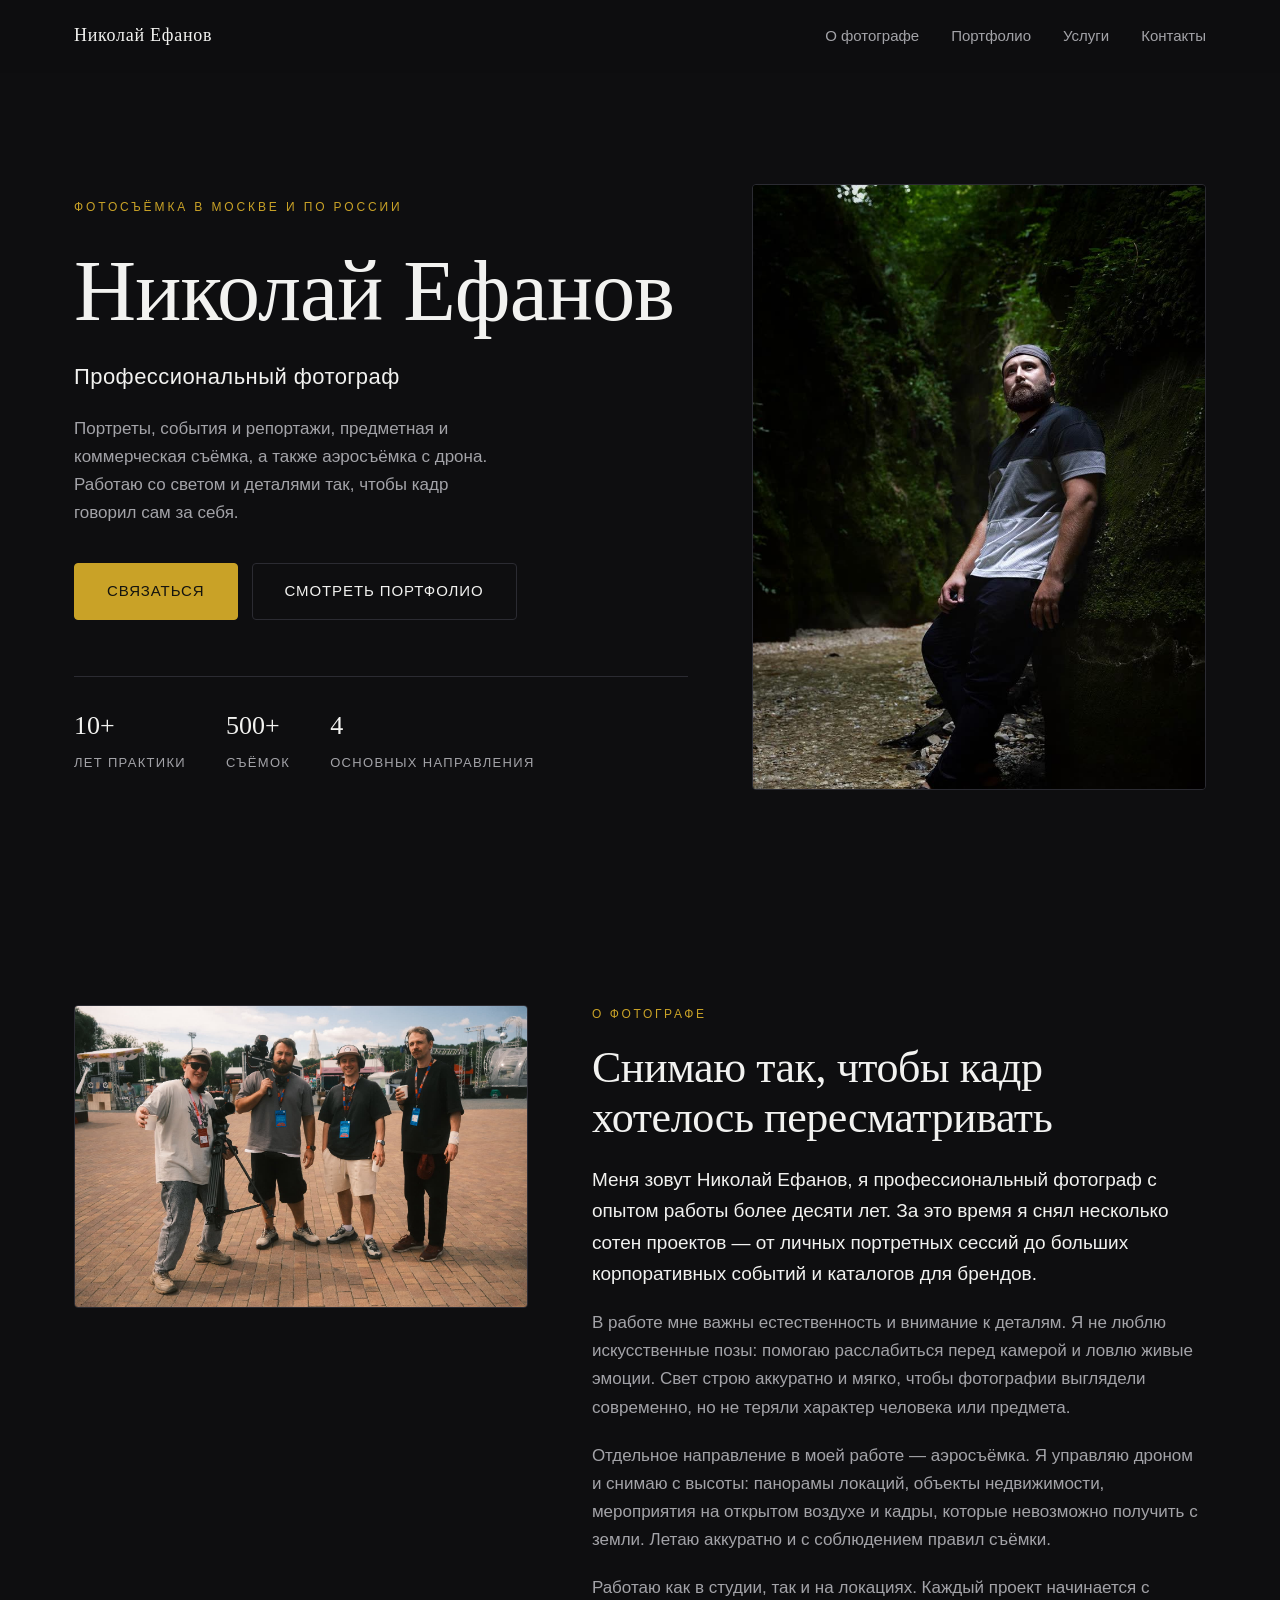
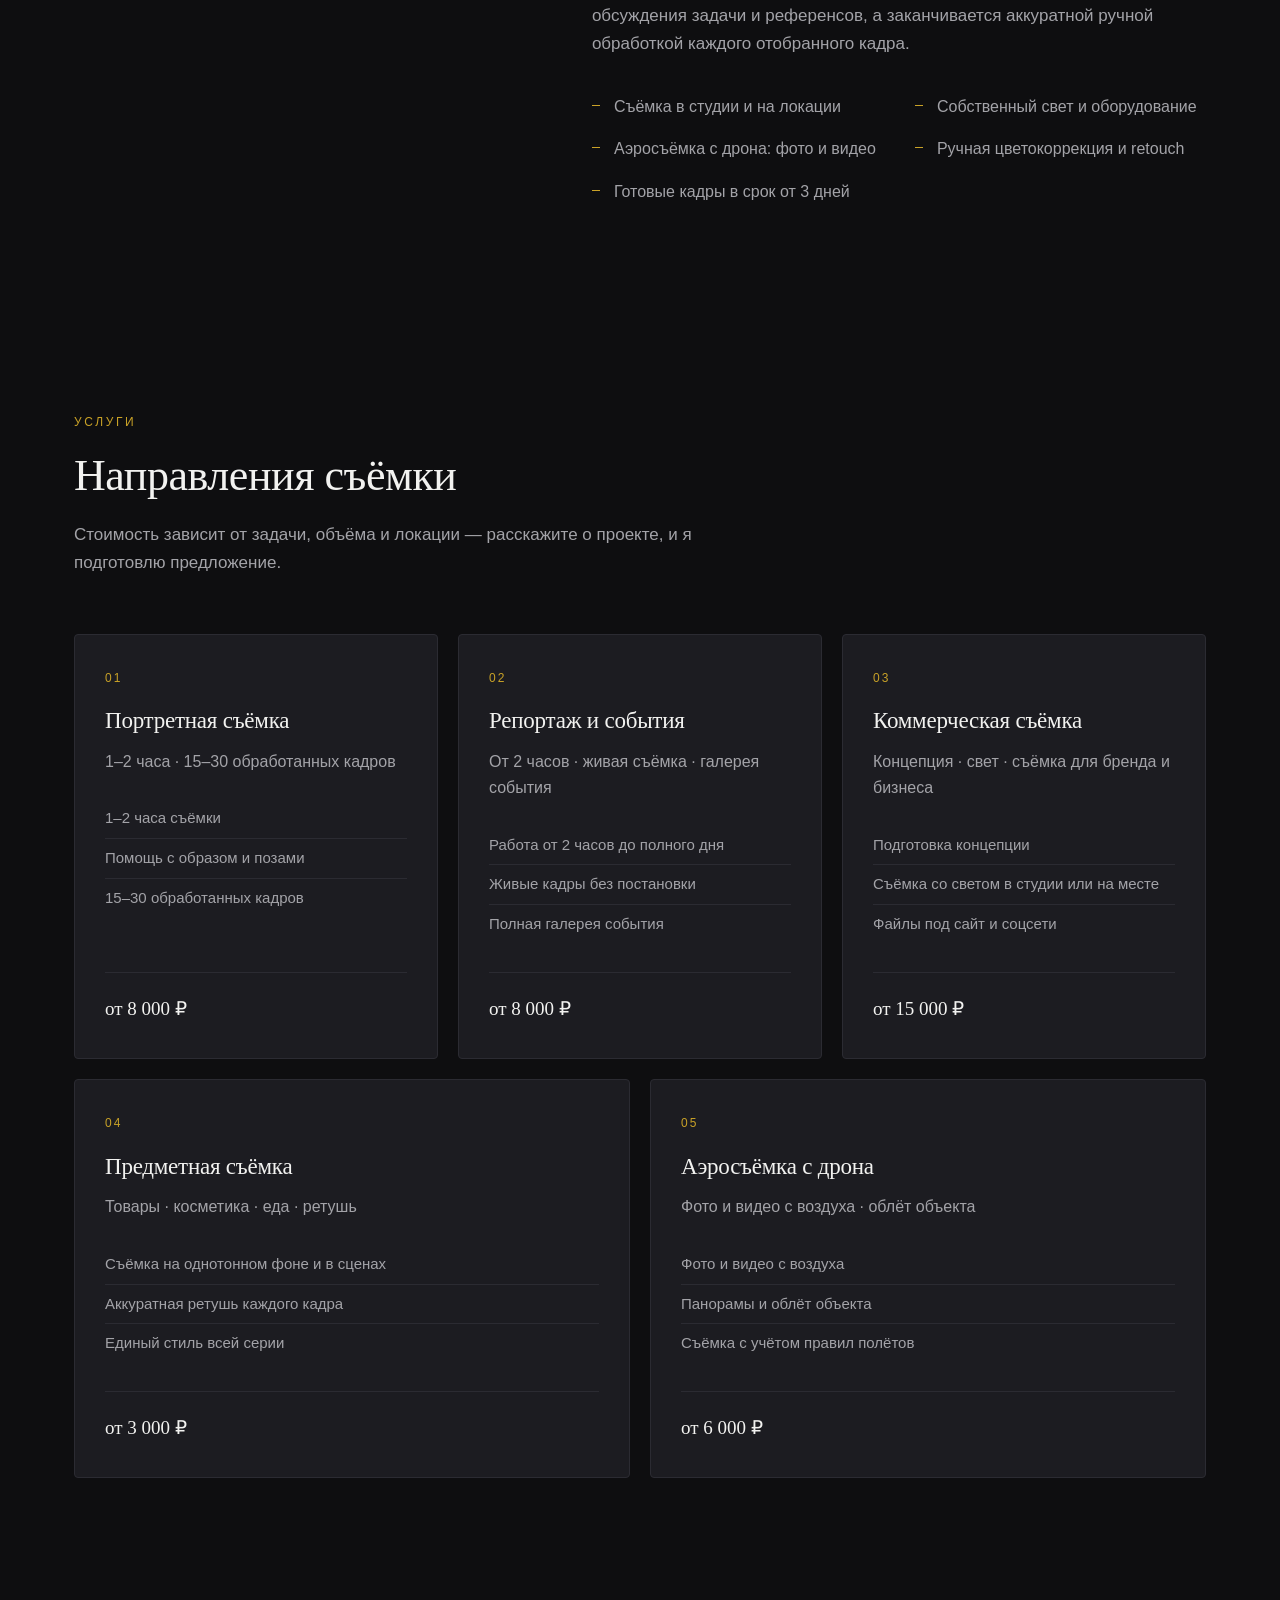
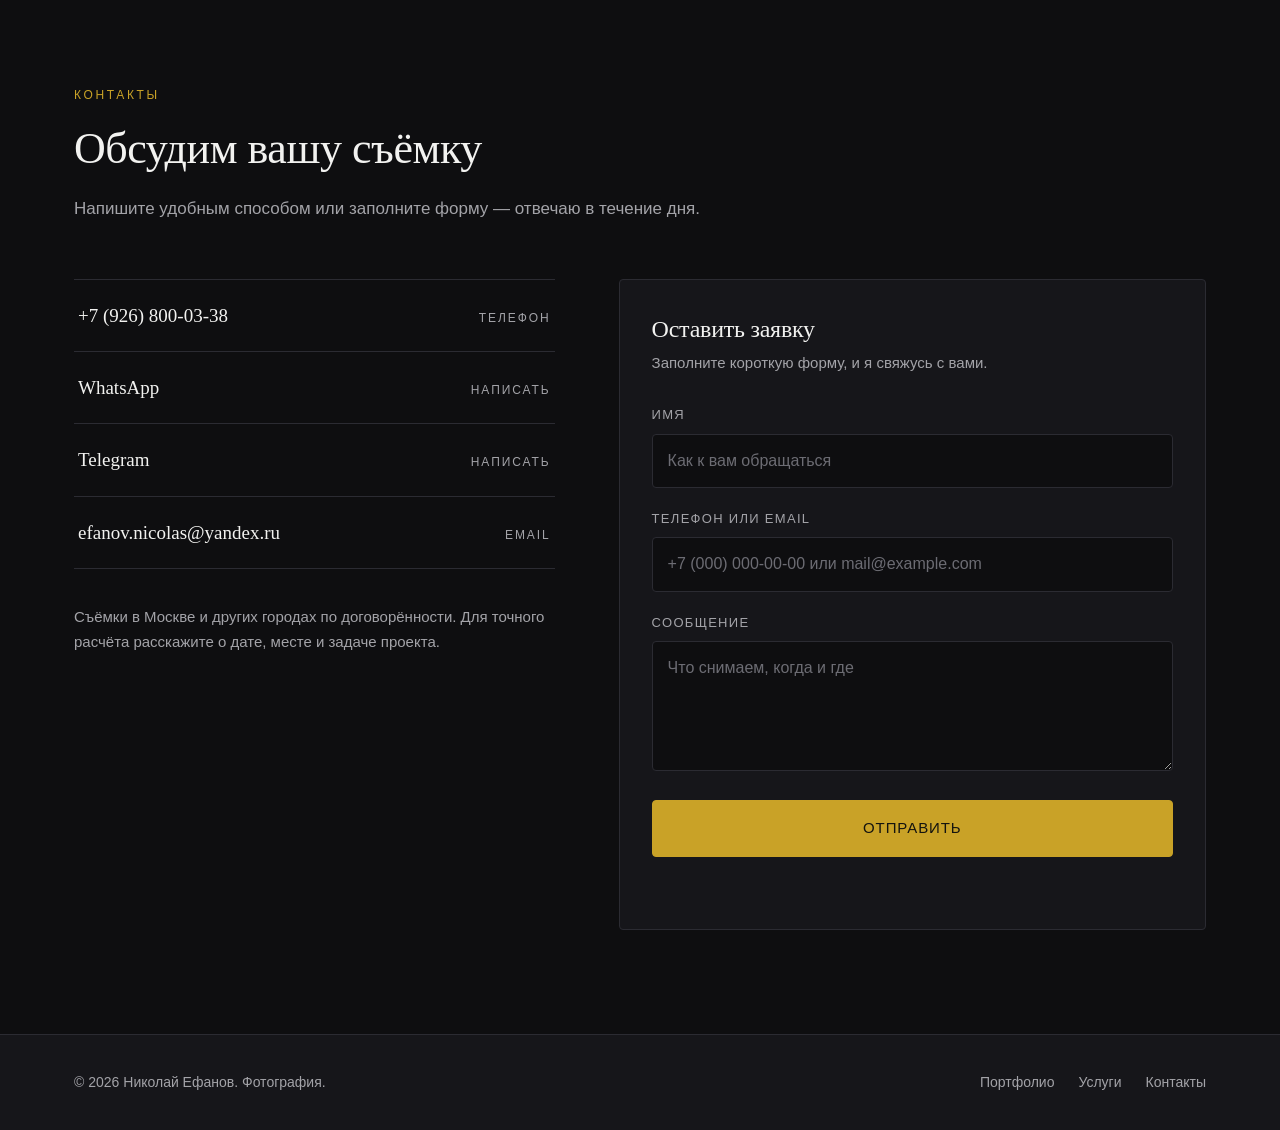
==== index.html @ 9626e1ee "Center mobile portfolio tiles and place the hero portrait after the name. Co-authored-by: Cursor <cu" ====
<!DOCTYPE html>
<html lang="ru">
<head>
<meta charset="UTF-8">
<meta name="viewport" content="width=device-width, initial-scale=1">
<title>Николай Ефанов — фотограф в Москве: портрет, репортаж, аэросъёмка</title>
<meta name="description" content="Фотограф Николай Ефанов: портретная и репортажная съёмка, коммерческая и предметная фотография, аэросъёмка с дрона в Москве и по России. Цена по запросу.">
<meta name="keywords" content="фотограф Москва, портретная съёмка, фотограф на мероприятие, репортажная съёмка, предметная съёмка, коммерческая фотосъёмка, аэросъёмка с дрона">
<meta name="author" content="Николай Ефанов">
<link rel="canonical" href="https://ikravts15.github.io/yasenevo-photo/">

<!-- Open Graph: превью при отправке ссылки в соцсети и мессенджеры -->
<meta property="og:type" content="website">
<meta property="og:site_name" content="Николай Ефанов — фотограф">
<meta property="og:locale" content="ru_RU">
<meta property="og:url" content="https://ikravts15.github.io/yasenevo-photo/">
<meta property="og:title" content="Николай Ефанов — фотограф в Москве: портрет, репортаж, аэросъёмка">
<meta property="og:description" content="Портретная и репортажная съёмка, коммерческая и предметная фотография, аэросъёмка с дрона. Более 10 лет опыта, съёмки в Москве и по России.">
<meta property="og:image" content="https://ikravts15.github.io/yasenevo-photo/images/og-preview.jpg">
<meta property="og:image:width" content="1200">
<meta property="og:image:height" content="630">
<meta property="og:image:alt" content="Работы фотографа Николая Ефанова: портрет, репортаж и аэросъёмка">

<meta name="twitter:card" content="summary_large_image">
<meta name="twitter:title" content="Николай Ефанов — фотограф в Москве: портрет, репортаж, аэросъёмка">
<meta name="twitter:description" content="Портретная и репортажная съёмка, коммерческая и предметная фотография, аэросъёмка с дрона. Более 10 лет опыта, съёмки в Москве и по России.">
<meta name="twitter:image" content="https://ikravts15.github.io/yasenevo-photo/images/og-preview.jpg">

<link rel="icon" href="data:image/svg+xml,<svg xmlns=%22http://www.w3.org/2000/svg%22 viewBox=%220 0 100 100%22><text y=%22.9em%22 font-size=%2290%22>📷</text></svg>">
<link rel="stylesheet" href="style.css?v=mobile-layout">
</head>
<body>

<header class="nav" id="nav">
  <div class="wrap nav__inner">
    <a class="nav__brand" href="#hero">Николай&nbsp;Ефанов</a>
    <nav class="nav__links" id="navLinks" aria-label="Основная навигация">
      <a href="#about">О фотографе</a>
      <a href="portfolio.html">Портфолио</a>
      <a href="#services">Услуги</a>
      <a href="#contacts">Контакты</a>
    </nav>
    <button class="nav__toggle" id="navToggle" aria-expanded="false" aria-controls="navLinks">Меню</button>
  </div>
</header>

<main>

  <!-- 1. Hero -->
  <section class="hero" id="hero">
    <div class="section-bg" aria-hidden="true">
      <video class="section-bg__media video-desktop" src="videos/aerial-3.mp4" muted loop playsinline preload="none"></video>
      <video class="section-bg__media video-mobile" src="videos/aerial-1.mp4" muted loop playsinline preload="none"></video>
      <div class="section-bg__overlay"></div>
    </div>
    <div class="wrap hero__inner">
      <div>
        <p class="hero__eyebrow">Фотосъёмка в Москве и по России</p>
        <h1>Николай Ефанов</h1>
        <p class="hero__sub">Профессиональный фотограф</p>
        <p class="hero__text">
          Портреты, события и репортажи, предметная и коммерческая съёмка,
          а также аэросъёмка с дрона. Работаю со светом и деталями так,
          чтобы кадр говорил сам за себя.
        </p>
        <div class="hero__actions">
          <a class="btn" href="#contacts">Связаться</a>
          <a class="btn btn--ghost" href="portfolio.html">Смотреть портфолио</a>
        </div>
        <div class="hero__meta">
          <div><strong>10+</strong><span>лет практики</span></div>
          <div><strong>500+</strong><span>съёмок</span></div>
          <div><strong>4</strong><span>основных направления</span></div>
        </div>
      </div>
      <div class="hero__frame">
        <img src="images/photographer-portrait.jpg" alt="Фотограф Николай Ефанов" width="800" height="1422">
      </div>
    </div>
  </section>

  <!-- 2. О фотографе -->
  <section class="about" id="about">
    <div class="section-bg" aria-hidden="true">
      <video class="section-bg__media" src="videos/event-3.mp4" autoplay muted loop playsinline preload="metadata"></video>
      <div class="section-bg__overlay"></div>
    </div>
    <div class="wrap">
      <div class="about__grid">
        <div class="about__photo reveal">
          <img src="images/event-team.jpg" alt="Съёмочная команда с камерой и штативом на открытой площадке фестиваля" loading="lazy" width="1600" height="1067">
        </div>
        <div class="about__text reveal">
          <span class="section-label">О фотографе</span>
          <h2 class="section-title">Снимаю так, чтобы кадр хотелось пересматривать</h2>
          <p>
            Меня зовут Николай Ефанов, я профессиональный фотограф с опытом работы
            более десяти лет. За это время я снял несколько сотен проектов —
            от личных портретных сессий до больших корпоративных событий
            и каталогов для брендов.
          </p>
          <p>
            В работе мне важны естественность и внимание к деталям. Я не люблю
            искусственные позы: помогаю расслабиться перед камерой и ловлю живые
            эмоции. Свет строю аккуратно и мягко, чтобы фотографии выглядели
            современно, но не теряли характер человека или предмета.
          </p>
          <p>
            Отдельное направление в моей работе — аэросъёмка. Я управляю дроном
            и снимаю с высоты: панорамы локаций, объекты недвижимости,
            мероприятия на открытом воздухе и кадры, которые невозможно
            получить с земли. Летаю аккуратно и с соблюдением правил съёмки.
          </p>
          <p>
            Работаю как в студии, так и на локациях. Каждый проект начинается
            с обсуждения задачи и референсов, а заканчивается аккуратной ручной
            обработкой каждого отобранного кадра.
          </p>
          <ul class="about__list">
            <li>Съёмка в студии и на локации</li>
            <li>Собственный свет и оборудование</li>
            <li>Аэросъёмка с дрона: фото и видео</li>
            <li>Ручная цветокоррекция и retouch</li>
            <li>Готовые кадры в срок от 3 дней</li>
          </ul>
        </div>
      </div>
    </div>
  </section>

  <!-- 3. Услуги -->
  <section class="services" id="services">
    <div class="section-bg" aria-hidden="true">
      <video class="section-bg__media video-desktop" src="videos/aerial-5.mp4" muted loop playsinline preload="none"></video>
      <video class="section-bg__media video-mobile" src="videos/aerial-2.mp4" muted loop playsinline preload="none"></video>
      <div class="section-bg__overlay"></div>
    </div>
    <div class="wrap">
      <div class="section-head reveal">
        <span class="section-label">Услуги</span>
        <h2 class="section-title">Направления съёмки</h2>
        <p>Стоимость зависит от задачи, объёма и локации — расскажите о проекте, и я подготовлю предложение.</p>
      </div>

      <div class="services__grid">
        <article class="service reveal">
          <span class="service__num">01</span>
          <h3>Портретная съёмка</h3>
          <p>1–2 часа · 15–30 обработанных кадров</p>
          <ul>
            <li>1–2 часа съёмки</li>
            <li>Помощь с образом и позами</li>
            <li>15–30 обработанных кадров</li>
          </ul>
          <div class="service__price">от 8 000 ₽</div>
        </article>

        <article class="service reveal">
          <span class="service__num">02</span>
          <h3>Репортаж и события</h3>
          <p>От 2 часов · живая съёмка · галерея события</p>
          <ul>
            <li>Работа от 2 часов до полного дня</li>
            <li>Живые кадры без постановки</li>
            <li>Полная галерея события</li>
          </ul>
          <div class="service__price">от 8 000 ₽</div>
        </article>

        <article class="service reveal">
          <span class="service__num">03</span>
          <h3>Коммерческая съёмка</h3>
          <p>Концепция · свет · съёмка для бренда и бизнеса</p>
          <ul>
            <li>Подготовка концепции</li>
            <li>Съёмка со светом в студии или на месте</li>
            <li>Файлы под сайт и соцсети</li>
          </ul>
          <div class="service__price">от 15 000 ₽</div>
        </article>

        <article class="service reveal">
          <span class="service__num">04</span>
          <h3>Предметная съёмка</h3>
          <p>Товары · косметика · еда · ретушь</p>
          <ul>
            <li>Съёмка на однотонном фоне и в сценах</li>
            <li>Аккуратная ретушь каждого кадра</li>
            <li>Единый стиль всей серии</li>
          </ul>
          <div class="service__price">от 3 000 ₽</div>
        </article>

        <article class="service reveal">
          <span class="service__num">05</span>
          <h3>Аэросъёмка с дрона</h3>
          <p>Фото и видео с воздуха · облёт объекта</p>
          <ul>
            <li>Фото и видео с воздуха</li>
            <li>Панорамы и облёт объекта</li>
            <li>Съёмка с учётом правил полётов</li>
          </ul>
          <div class="service__price">от 6 000 ₽</div>
        </article>
      </div>
    </div>
  </section>

  <!-- 5. Контакты -->
  <section class="contacts" id="contacts">
    <div class="section-bg" aria-hidden="true">
      <video class="section-bg__media" src="videos/aerial-4.mp4" autoplay muted loop playsinline preload="metadata"></video>
      <div class="section-bg__overlay"></div>
    </div>
    <div class="wrap">
      <div class="section-head reveal">
        <span class="section-label">Контакты</span>
        <h2 class="section-title">Обсудим вашу съёмку</h2>
        <p>Напишите удобным способом или заполните форму — отвечаю в течение дня.</p>
      </div>

      <div class="contacts__grid">
        <div class="reveal">
          <ul class="contact-list">
            <li>
              <a href="tel:+79268000338">
                <strong>+7 (926) 800-03-38</strong>
                <span>Телефон</span>
              </a>
            </li>
            <li>
              <a href="https://wa.me/79268000338" target="_blank" rel="noopener">
                <strong>WhatsApp</strong>
                <span>Написать</span>
              </a>
            </li>
            <li>
              <a href="https://t.me/kamushek93" target="_blank" rel="noopener">
                <strong>Telegram</strong>
                <span>Написать</span>
              </a>
            </li>
            <li>
              <a href="mailto:efanov.nicolas@yandex.ru">
                <strong>efanov.nicolas@yandex.ru</strong>
                <span>Email</span>
              </a>
            </li>
          </ul>
          <p class="contacts__note">
            Съёмки в Москве и других городах по договорённости.
            Для точного расчёта расскажите о дате, месте и задаче проекта.
          </p>
        </div>

        <form class="form reveal" id="contactForm" action="https://formspree.io/f/xnpnqjke" method="POST" novalidate>
          <h3>Оставить заявку</h3>
          <p class="form__hint">Заполните короткую форму, и я свяжусь с вами.</p>

          <div class="field">
            <label for="name">Имя</label>
            <input id="name" name="name" type="text" placeholder="Как к вам обращаться" autocomplete="name" required>
          </div>

          <div class="field">
            <label for="contact">Телефон или email</label>
            <input id="contact" name="contact" type="text" placeholder="+7 (000) 000-00-00 или mail@example.com" autocomplete="tel" required>
          </div>

          <div class="field">
            <label for="message">Сообщение</label>
            <textarea id="message" name="message" placeholder="Что снимаем, когда и где"></textarea>
          </div>

          <button class="btn" type="submit">Отправить</button>
          <p class="form__status" id="formStatus" role="status" aria-live="polite"></p>
        </form>
      </div>
    </div>
  </section>

</main>

<footer class="footer">
  <div class="wrap footer__inner">
    <span>© <span id="year">2026</span> Николай Ефанов. Фотография.</span>
    <div class="footer__links">
      <a href="portfolio.html">Портфолио</a>
      <a href="#services">Услуги</a>
      <a href="#contacts">Контакты</a>
    </div>
  </div>
</footer>

<script src="script.js?v=form-thanks"></script>

</body>
</html>
---- style.css ----
:root {
  --bg: #0e0e10;
  --bg-soft: #16161a;
  --bg-card: #1c1c21;
  --line: #2b2b32;
  --text: #f2f2f0;
  --muted: #a3a3a8;
  --accent: #c9a227;
  --accent-soft: rgba(201, 162, 39, .12);
  --radius: 4px;
  --maxw: 1180px;
  --ease: cubic-bezier(.4, 0, .2, 1);
}

* { box-sizing: border-box; }

html {
  scroll-behavior: smooth;
  scroll-padding-top: 72px;
}

body {
  margin: 0;
  background: var(--bg);
  color: var(--text);
  font-family: "Helvetica Neue", Helvetica, Arial, "Segoe UI", system-ui, sans-serif;
  font-size: 17px;
  line-height: 1.65;
  -webkit-font-smoothing: antialiased;
}

img { max-width: 100%; display: block; }

a { color: inherit; text-decoration: none; }

h1, h2, h3 {
  font-family: Georgia, "Times New Roman", "Iowan Old Style", serif;
  font-weight: 400;
  line-height: 1.15;
  margin: 0;
  letter-spacing: -.01em;
}

::selection { background: var(--accent); color: #16161a; }

:focus-visible {
  outline: 2px solid var(--accent);
  outline-offset: 3px;
}

.wrap {
  width: 100%;
  max-width: var(--maxw);
  margin: 0 auto;
  padding: 0 24px;
}

section { padding: 104px 0; }

.section-label {
  display: block;
  font-size: 12px;
  letter-spacing: .22em;
  text-transform: uppercase;
  color: var(--accent);
  margin-bottom: 18px;
}

.section-title {
  font-size: clamp(28px, 4.4vw, 44px);
  margin-bottom: 20px;
}

.section-head { max-width: 640px; margin-bottom: 56px; }

.section-head p {
  color: var(--muted);
  margin: 0;
}

/* ---------- Шапка / навигация ---------- */
.nav {
  position: sticky;
  top: 0;
  z-index: 50;
  background: rgba(14, 14, 16, .72);
  backdrop-filter: blur(14px);
  -webkit-backdrop-filter: blur(14px);
  border-bottom: 1px solid transparent;
  transition: border-color .3s var(--ease), background .3s var(--ease);
}

.nav.is-scrolled {
  border-bottom-color: var(--line);
  background: rgba(14, 14, 16, .92);
}

.nav__inner {
  display: flex;
  align-items: center;
  justify-content: space-between;
  gap: 24px;
  height: 72px;
}

.nav__brand {
  font-family: Georgia, serif;
  font-size: 18px;
  letter-spacing: .04em;
}

.nav__links {
  display: flex;
  gap: 32px;
  font-size: 15px;
}

.nav__links a {
  color: var(--muted);
  position: relative;
  transition: color .2s var(--ease);
}

.nav__links a::after {
  content: "";
  position: absolute;
  left: 0;
  bottom: -5px;
  width: 100%;
  height: 1px;
  background: var(--accent);
  transform: scaleX(0);
  transform-origin: left;
  transition: transform .28s var(--ease);
}

.nav__links a:hover,
.nav__links a.is-active { color: var(--text); }
.nav__links a.is-active::after,
.nav__links a:hover::after { transform: scaleX(1); }

.nav__toggle {
  display: none;
  background: none;
  border: 1px solid var(--line);
  border-radius: var(--radius);
  color: var(--text);
  padding: 8px 14px;
  font: inherit;
  font-size: 14px;
  cursor: pointer;
}

/* ---------- Hero ---------- */
.hero {
  min-height: calc(100svh - 72px);
  display: flex;
  align-items: center;
  padding: 80px 0;
  position: relative;
  overflow: hidden;
}

.hero::before {
  content: "";
  position: absolute;
  inset: 0;
  background:
    radial-gradient(60% 70% at 78% 20%, rgba(201, 162, 39, .10), transparent 70%),
    radial-gradient(50% 60% at 10% 90%, rgba(255, 255, 255, .05), transparent 70%);
  pointer-events: none;
}

.hero__inner {
  position: relative;
  display: grid;
  grid-template-columns: 1.15fr .85fr;
  gap: 64px;
  align-items: center;
  width: 100%;
}

.hero__eyebrow {
  font-size: 12px;
  letter-spacing: .24em;
  text-transform: uppercase;
  color: var(--accent);
  margin: 0 0 24px;
}

.hero h1 {
  font-size: clamp(42px, 8vw, 86px);
  margin-bottom: 18px;
}

.hero__sub {
  font-size: clamp(18px, 2.2vw, 22px);
  color: var(--text);
  margin: 0 0 20px;
  letter-spacing: .02em;
}

.hero__text {
  color: var(--muted);
  max-width: 46ch;
  margin: 0 0 36px;
}

.hero__actions {
  display: flex;
  flex-wrap: wrap;
  gap: 14px;
  align-items: center;
}

.hero__meta {
  display: flex;
  flex-wrap: wrap;
  gap: 12px 40px;
  margin-top: 56px;
  padding-top: 28px;
  border-top: 1px solid var(--line);
}

.hero__meta div strong {
  display: block;
  font-family: Georgia, serif;
  font-size: 26px;
  font-weight: 400;
}

.hero__meta div span {
  font-size: 13px;
  letter-spacing: .1em;
  text-transform: uppercase;
  color: var(--muted);
}

.hero__frame {
  aspect-ratio: 3 / 4;
  border: 1px solid var(--line);
  border-radius: var(--radius);
  background:
    linear-gradient(135deg, #26262c 0%, #1a1a1e 55%, #232329 100%);
  display: flex;
  align-items: center;
  justify-content: center;
  text-align: center;
  color: var(--muted);
  font-size: 13px;
  letter-spacing: .14em;
  text-transform: uppercase;
  padding: 24px;
}

.hero__frame:has(img) {
  overflow: hidden;
  padding: 0;
}

.hero__frame img {
  width: 100%;
  height: 100%;
  object-fit: cover;
  display: block;
}

/* ---------- Кнопки ---------- */
.btn {
  display: inline-flex;
  align-items: center;
  justify-content: center;
  gap: 10px;
  padding: 15px 32px;
  border-radius: var(--radius);
  border: 1px solid var(--accent);
  background: var(--accent);
  color: #14140f;
  font: inherit;
  font-size: 15px;
  letter-spacing: .06em;
  text-transform: uppercase;
  cursor: pointer;
  transition: background .22s var(--ease), color .22s var(--ease), transform .22s var(--ease);
}

.btn:hover {
  background: #dcb333;
  transform: translateY(-2px);
}

.btn--ghost {
  background: transparent;
  color: var(--text);
  border-color: var(--line);
}

.btn--ghost:hover {
  background: rgba(255, 255, 255, .05);
  border-color: var(--muted);
}

/* ---------- О фотографе ---------- */
.about { background: var(--bg-soft); }

.about__grid {
  display: grid;
  grid-template-columns: .85fr 1.15fr;
  gap: 64px;
  align-items: start;
}

.about__photo {
  aspect-ratio: 3 / 2;
  border: 1px solid var(--line);
  border-radius: var(--radius);
  background: linear-gradient(160deg, #26262c, #1a1a1e);
  display: flex;
  align-items: center;
  justify-content: center;
  color: var(--muted);
  font-size: 12px;
  letter-spacing: .14em;
  text-transform: uppercase;
  overflow: hidden;
}

.about__photo img {
  width: 100%;
  height: 100%;
  object-fit: cover;
  display: block;
}

.about__text p {
  color: var(--muted);
  margin: 0 0 20px;
}

.about__text p:first-of-type {
  color: var(--text);
  font-size: 19px;
}

.about__list {
  list-style: none;
  padding: 0;
  margin: 36px 0 0;
  display: grid;
  grid-template-columns: repeat(2, minmax(0, 1fr));
  gap: 16px 32px;
}

.about__list li {
  padding-left: 22px;
  position: relative;
  color: var(--muted);
  font-size: 16px;
}

.about__list li::before {
  content: "";
  position: absolute;
  left: 0;
  top: 11px;
  width: 8px;
  height: 1px;
  background: var(--accent);
}

/* ---------- Портфолио ---------- */
.filters {
  display: flex;
  flex-wrap: wrap;
  gap: 10px;
  margin-bottom: 36px;
}

.filter {
  background: transparent;
  border: 1px solid var(--line);
  border-radius: 999px;
  color: var(--muted);
  font: inherit;
  font-size: 14px;
  letter-spacing: .04em;
  padding: 10px 22px;
  cursor: pointer;
  transition: color .2s var(--ease), border-color .2s var(--ease), background .2s var(--ease);
}

.filter:hover { color: var(--text); border-color: var(--muted); }

.filter.is-active {
  color: var(--accent);
  border-color: var(--accent);
  background: var(--accent-soft);
}

.subfilters {
  display: flex;
  flex-wrap: wrap;
  gap: 8px;
  margin: -20px 0 36px;
  padding-left: 14px;
}

.subfilters[hidden] { display: none; }

.subfilter {
  background: transparent;
  border: 1px solid var(--line);
  border-radius: 999px;
  color: var(--muted);
  font: inherit;
  font-size: 13px;
  letter-spacing: .04em;
  padding: 7px 16px;
  cursor: pointer;
  transition: color .2s var(--ease), border-color .2s var(--ease), background .2s var(--ease);
}

.subfilter:hover { color: var(--text); border-color: var(--muted); }

.subfilter.is-active {
  color: var(--accent);
  border-color: var(--accent);
  background: var(--accent-soft);
}

/* ---------- Проводник портфолио ---------- */
.portfolio--page {
  min-height: calc(100svh - 72px);
  padding-top: 72px;
}

.crumbs {
  display: flex;
  flex-wrap: wrap;
  align-items: center;
  gap: 14px 20px;
  margin: -20px 0 36px;
}

.crumbs__back {
  background: transparent;
  border: 1px solid var(--line);
  border-radius: 999px;
  color: var(--muted);
  font: inherit;
  font-size: 13px;
  letter-spacing: .04em;
  padding: 7px 16px;
  cursor: pointer;
  transition: color .2s var(--ease), border-color .2s var(--ease);
}

.crumbs__back:hover {
  color: var(--text);
  border-color: var(--muted);
}

.crumbs__back[hidden] { display: none; }

.crumbs__path {
  display: flex;
  flex-wrap: wrap;
  align-items: center;
  gap: 6px;
  color: var(--muted);
  font-size: 14px;
}

.crumbs__path button {
  background: none;
  border: 0;
  padding: 0;
  color: inherit;
  font: inherit;
  cursor: pointer;
}

.crumbs__path button:hover { color: var(--accent); }

.crumbs__path [aria-current="page"] {
  color: var(--text);
  cursor: default;
}

.folders {
  display: grid;
  grid-template-columns: repeat(auto-fill, minmax(280px, 1fr));
  gap: 20px;
}

.folders[hidden] { display: none; }

.folder {
  position: relative;
  aspect-ratio: 4 / 3;
  max-width: 320px;
  max-height: 220px;
  border: 1px solid var(--line);
  border-radius: var(--radius);
  overflow: hidden;
  background: linear-gradient(140deg, #262630, #191920);
  color: inherit;
  font: inherit;
  text-align: left;
  padding: 20px;
  display: flex;
  align-items: flex-end;
  cursor: pointer;
  transition: border-color .25s var(--ease), transform .25s var(--ease);
}

.folder:hover {
  border-color: var(--accent);
  transform: translateY(-3px);
}

.folder[hidden] { display: none; }

.folder[data-stub] { cursor: default; }

.folder[data-stub]:hover {
  border-color: var(--line);
  transform: none;
}

.folders:has(.folder[data-go="conference"]:not([hidden])) .folder {
  aspect-ratio: 16 / 10;
}

.folder__media {
  position: absolute;
  inset: 0;
  z-index: 0;
  width: 100%;
  height: 100%;
  max-height: 220px;
  object-fit: cover;
  display: block;
}

.folder::after {
  content: "";
  position: absolute;
  inset: 0;
  background: linear-gradient(to top, rgba(14, 14, 16, .85) 0%, transparent 60%);
}

.folder__caption {
  position: relative;
  z-index: 1;
}

.folder__caption strong {
  display: block;
  font-family: Georgia, serif;
  font-weight: 400;
  font-size: 22px;
}

.folder__caption span {
  font-size: 12px;
  letter-spacing: .14em;
  text-transform: uppercase;
  color: var(--muted);
}

.gallery {
  display: grid;
  grid-template-columns: repeat(auto-fill, minmax(280px, 1fr));
  gap: 20px;
}

.gallery[hidden] { display: none; }

.folders:not([hidden]) + .gallery:not([hidden]) { margin-top: 20px; }

#explorer:has(.folder[data-go="moskino"]:not([hidden])) {
  display: grid;
  grid-template-columns: repeat(auto-fill, minmax(280px, 1fr));
  gap: 20px;
  align-items: stretch;
}

#explorer:has(.folder[data-go="moskino"]:not([hidden])) .folders,
#explorer:has(.folder[data-go="moskino"]:not([hidden])) .gallery {
  display: contents;
}

#explorer:has(.folder[data-go="moskino"]:not([hidden])) .folders:not([hidden]) + .gallery:not([hidden]) {
  margin-top: 0;
}

#explorer:has(.folder[data-go="moskino"]:not([hidden])) .folder,
#explorer:has(.folder[data-go="moskino"]:not([hidden])) .shot:not([hidden]) {
  aspect-ratio: 4 / 3;
  margin: 0;
  min-width: 0;
}

#explorer:has(.folder[data-go="moskino"]:not([hidden])) .folder__caption strong,
#explorer:has(.folder[data-go="moskino"]:not([hidden])) .shot__caption strong {
  font-size: 19px;
}

.shot {
  position: relative;
  margin: 0;
  max-width: 320px;
  border: 1px solid var(--line);
  border-radius: var(--radius);
  overflow: hidden;
  background: linear-gradient(140deg, #262630, #191920);
  aspect-ratio: 4 / 3;
  max-height: 220px;
  display: flex;
  align-items: flex-end;
  padding: 20px;
  transition: border-color .25s var(--ease), transform .25s var(--ease);
}

.shot:hover {
  border-color: var(--accent);
  transform: translateY(-3px);
}

.shot__caption {
  position: relative;
  z-index: 1;
}

.shot__caption strong {
  display: block;
  font-family: Georgia, serif;
  font-weight: 400;
  font-size: 19px;
}

.shot__caption span {
  font-size: 12px;
  letter-spacing: .14em;
  text-transform: uppercase;
  color: var(--muted);
}

.shot::after {
  content: "";
  position: absolute;
  inset: 0;
  background: linear-gradient(to top, rgba(14, 14, 16, .85) 0%, transparent 60%);
}

.shot[hidden] { display: none; }

/* ---------- Видео-карточки в галерее ---------- */
.shot__media {
  position: absolute;
  inset: 0;
  z-index: 0;
  width: 100%;
  height: 100%;
  max-height: 220px;
  object-fit: cover;
  display: block;
  background: #101014;
}

.shot__open {
  position: absolute;
  inset: 0;
  z-index: 2;
  padding: 0;
  border: 0;
  background: transparent;
  cursor: pointer;
}

.shot__play {
  position: absolute;
  top: 16px;
  right: 16px;
  width: 42px;
  height: 42px;
  border-radius: 999px;
  border: 1px solid rgba(255, 255, 255, .4);
  background: rgba(14, 14, 16, .55);
  display: grid;
  place-items: center;
  transition: background .25s var(--ease), border-color .25s var(--ease), transform .25s var(--ease);
}

/* Треугольник «play» */
.shot__play::before {
  content: "";
  border-style: solid;
  border-width: 6px 0 6px 10px;
  border-color: transparent transparent transparent #fff;
  margin-left: 3px;
}

.shot--video:hover .shot__play,
.shot__open:focus-visible .shot__play {
  background: var(--accent);
  border-color: var(--accent);
  transform: scale(1.08);
}

.shot--video:hover .shot__play::before,
.shot__open:focus-visible .shot__play::before { border-left-color: #16161a; }

/* ---------- Просмотр видео ---------- */
.lightbox {
  position: fixed;
  inset: 0;
  z-index: 100;
  display: grid;
  place-items: center;
  padding: 72px 20px 20px;
  background: rgba(8, 8, 10, .9);
}

.lightbox[hidden] { display: none; }

.lightbox__dialog {
  position: relative;
  width: min(1040px, 100%);
}

.lightbox__video {
  width: 100%;
  max-height: 76vh;
  display: block;
  border-radius: var(--radius);
  border: 1px solid var(--line);
  background: #000;
}

.lightbox__caption {
  margin: 14px 0 0;
  font-family: Georgia, serif;
  font-size: 18px;
}

.lightbox__close {
  position: absolute;
  right: 0;
  bottom: calc(100% + 14px);
  width: 40px;
  height: 40px;
  border-radius: 999px;
  border: 1px solid var(--line);
  background: transparent;
  color: var(--text);
  font-size: 15px;
  cursor: pointer;
  transition: color .2s var(--ease), border-color .2s var(--ease);
}

.lightbox__close:hover {
  color: var(--accent);
  border-color: var(--accent);
}

body.is-locked { overflow: hidden; }

/* ---------- Услуги ---------- */
.services { background: var(--bg-soft); }

.services__grid {
  display: grid;
  grid-template-columns: repeat(auto-fit, minmax(255px, 1fr));
  gap: 20px;
}

/* Пять карточек: 3 сверху и 2 снизу, без пустых мест в ряду */
@media (min-width: 1000px) {
  .services__grid { grid-template-columns: repeat(6, 1fr); }
  .service:nth-child(-n+3) { grid-column: span 2; }
  .service:nth-child(n+4) { grid-column: span 3; }
}

.service {
  background: var(--bg-card);
  border: 1px solid var(--line);
  border-radius: var(--radius);
  padding: 34px 30px;
  display: flex;
  flex-direction: column;
  transition: border-color .25s var(--ease), transform .25s var(--ease);
}

.service:hover {
  border-color: var(--accent);
  transform: translateY(-4px);
}

.service__num {
  font-size: 12px;
  letter-spacing: .18em;
  color: var(--accent);
  margin-bottom: 20px;
}

.service h3 {
  font-size: 23px;
  margin-bottom: 14px;
}

.service p {
  color: var(--muted);
  font-size: 16px;
  margin: 0 0 24px;
}

.service ul {
  list-style: none;
  padding: 0;
  margin: 0 0 28px;
  font-size: 15px;
  color: var(--muted);
}

.service ul li {
  padding: 7px 0;
  border-bottom: 1px solid var(--line);
}

.service ul li:last-child { border-bottom: none; }

.service__price {
  margin-top: auto;
  padding-top: 20px;
  border-top: 1px solid var(--line);
  font-family: Georgia, serif;
  font-size: 19px;
  color: var(--text);
}

/* ---------- Контакты ---------- */
.contacts__grid {
  display: grid;
  grid-template-columns: .9fr 1.1fr;
  gap: 64px;
  align-items: start;
}

.contact-list {
  list-style: none;
  padding: 0;
  margin: 0 0 36px;
}

.contact-list li { border-top: 1px solid var(--line); }
.contact-list li:last-child { border-bottom: 1px solid var(--line); }

.contact-list a {
  display: flex;
  align-items: baseline;
  justify-content: space-between;
  gap: 20px;
  padding: 20px 4px;
  transition: color .2s var(--ease), padding-left .25s var(--ease);
}

.contact-list a:hover {
  color: var(--accent);
  padding-left: 12px;
}

.contact-list span {
  font-size: 12px;
  letter-spacing: .16em;
  text-transform: uppercase;
  color: var(--muted);
  flex-shrink: 0;
}

.contact-list strong {
  font-family: Georgia, serif;
  font-weight: 400;
  font-size: 19px;
}

.contacts__note {
  color: var(--muted);
  font-size: 15px;
  margin: 0;
}

.form {
  background: var(--bg-soft);
  border: 1px solid var(--line);
  border-radius: var(--radius);
  padding: 36px 32px;
}

.form h3 {
  font-size: 24px;
  margin-bottom: 8px;
}

.form__hint {
  color: var(--muted);
  font-size: 15px;
  margin: 0 0 28px;
}

.field { margin-bottom: 20px; }

.field label {
  display: block;
  font-size: 13px;
  letter-spacing: .1em;
  text-transform: uppercase;
  color: var(--muted);
  margin-bottom: 8px;
}

.field input,
.field textarea {
  width: 100%;
  background: var(--bg);
  border: 1px solid var(--line);
  border-radius: var(--radius);
  color: var(--text);
  font: inherit;
  font-size: 16px;
  padding: 13px 15px;
  transition: border-color .2s var(--ease), background .2s var(--ease);
}

.field textarea {
  resize: vertical;
  min-height: 130px;
}

.field input::placeholder,
.field textarea::placeholder { color: #6c6c73; }

.field input:focus,
.field textarea:focus {
  outline: none;
  border-color: var(--accent);
  background: #121215;
}

.form .btn { width: 100%; }

.form__status + .btn { margin-top: 20px; }

.form__status {
  margin: 16px 0 0;
  font-size: 14px;
  color: var(--accent);
  min-height: 20px;
}

/* ---------- Подвал ---------- */
.footer {
  border-top: 1px solid var(--line);
  padding: 36px 0;
  background: var(--bg-soft);
}

.footer__inner {
  display: flex;
  flex-wrap: wrap;
  gap: 12px 32px;
  align-items: center;
  justify-content: space-between;
  color: var(--muted);
  font-size: 14px;
}

.footer__links { display: flex; gap: 24px; }
.footer__links a:hover { color: var(--accent); }

/* ---------- Видео-фоны разделов ---------- */
section { position: relative; overflow: hidden; }

/* Контент поднимаем над видео */
section > .wrap { position: relative; z-index: 1; }

.section-bg {
  position: absolute;
  inset: 0;
  z-index: 0;
  overflow: hidden;
  pointer-events: none;
  background: var(--bg);
}

.section-bg__media {
  width: 100%;
  height: 100%;
  object-fit: cover;
  display: block;
}

.section-bg__overlay {
  position: absolute;
  inset: 0;
  background: linear-gradient(rgba(14, 14, 16, .88), rgba(14, 14, 16, .78));
}

/* Вертикальный кадр — только для узких экранов */
.section-bg__media.video-mobile { display: none; }

@media (max-width: 768px) {
  .section-bg__media.video-desktop { display: none; }
  .section-bg__media.video-mobile { display: block; }
}

/* ---------- Появление при скролле ---------- */
.reveal {
  opacity: 0;
  transform: translateY(24px);
  transition: opacity .7s var(--ease), transform .7s var(--ease);
}

.reveal.is-visible {
  opacity: 1;
  transform: none;
}

/* ---------- Адаптив ---------- */
@media (max-width: 900px) {
  section { padding: 80px 0; }

  .nav__links {
    display: none;
    position: absolute;
    top: 72px;
    left: 0;
    right: 0;
    flex-direction: column;
    gap: 0;
    background: var(--bg-soft);
    border-bottom: 1px solid var(--line);
    padding: 8px 24px 20px;
  }

  .nav__links.is-open { display: flex; }
  .nav__links a { padding: 14px 0; font-size: 17px; }
  .nav__links a::after { display: none; }
  .nav__toggle { display: block; }

  .hero__inner,
  .about__grid,
  .contacts__grid {
    grid-template-columns: 1fr;
    gap: 40px;
  }

  .hero__frame { max-width: 340px; }
  .about__photo { max-width: 400px; }
  .hero { min-height: 0; padding: 64px 0 72px; }
}

@media (max-width: 560px) {
  body { font-size: 16px; }
  .wrap { padding: 0 18px; }
  section { padding: 64px 0; }
  .section-head { margin-bottom: 36px; }
  .about__list { grid-template-columns: 1fr; }
  .gallery { grid-template-columns: repeat(auto-fill, minmax(280px, 1fr)); }
  .folders { grid-template-columns: repeat(auto-fill, minmax(280px, 1fr)); }
  .form { padding: 28px 20px; }
  .hero__meta { gap: 20px 32px; }
  .btn { width: 100%; }
  .hero__actions { gap: 12px; }
}

@media (max-width: 767px) {
  .wrap {
    padding-left: 20px;
    padding-right: 20px;
  }

  .folders,
  .gallery,
  #explorer {
    justify-items: center;
  }

  .folder,
  .shot {
    margin-inline: auto;
  }

  .hero__inner {
    gap: 0;
  }

  .hero__inner > div:not(.hero__frame) {
    display: contents;
  }

  .hero__eyebrow { order: 1; }
  .hero h1 { order: 2; }
  .hero__frame {
    order: 3;
    max-width: 220px;
    width: 100%;
    margin: 8px auto 28px;
  }
  .hero__sub { order: 4; }
  .hero__text { order: 5; }
  .hero__actions { order: 6; }
  .hero__meta { order: 7; }
}

@media (prefers-reduced-motion: reduce) {
  html { scroll-behavior: auto; }
  * { transition-duration: .01ms !important; animation-duration: .01ms !important; }
  .reveal { opacity: 1; transform: none; }
}
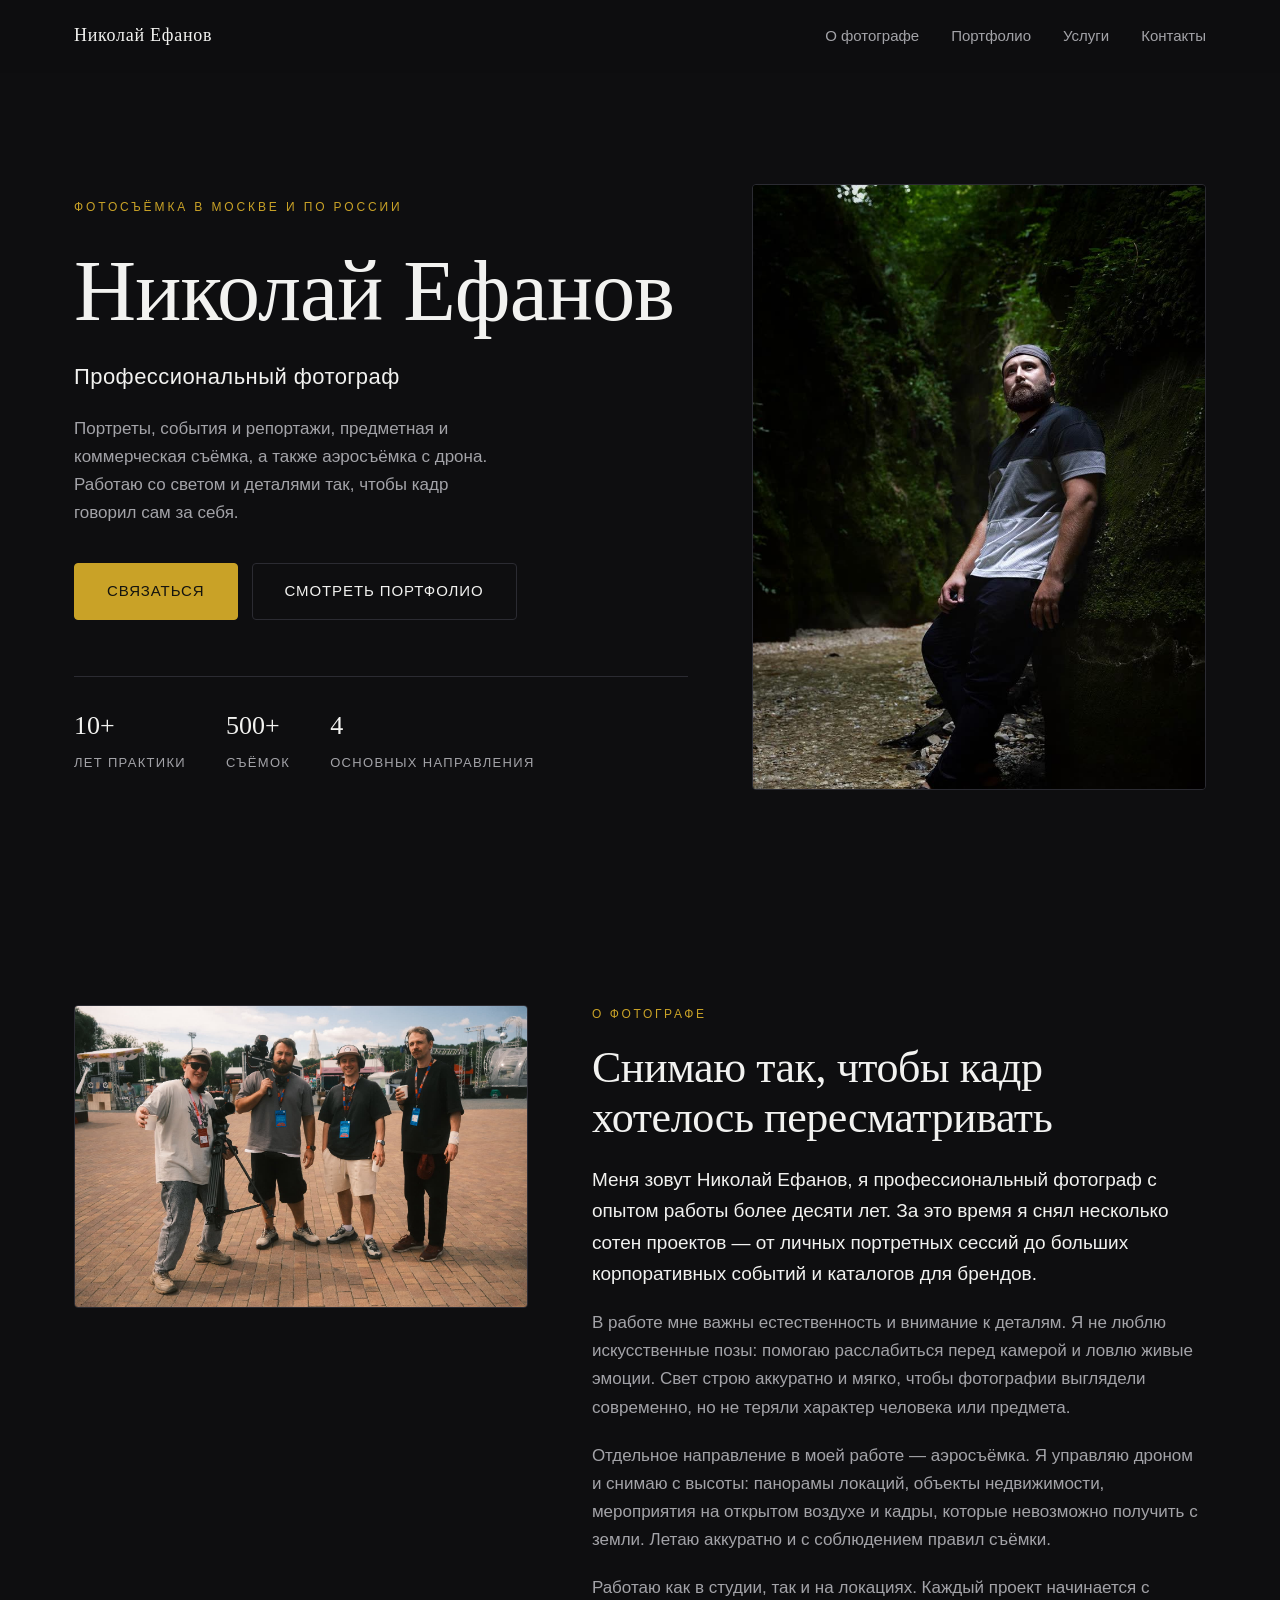
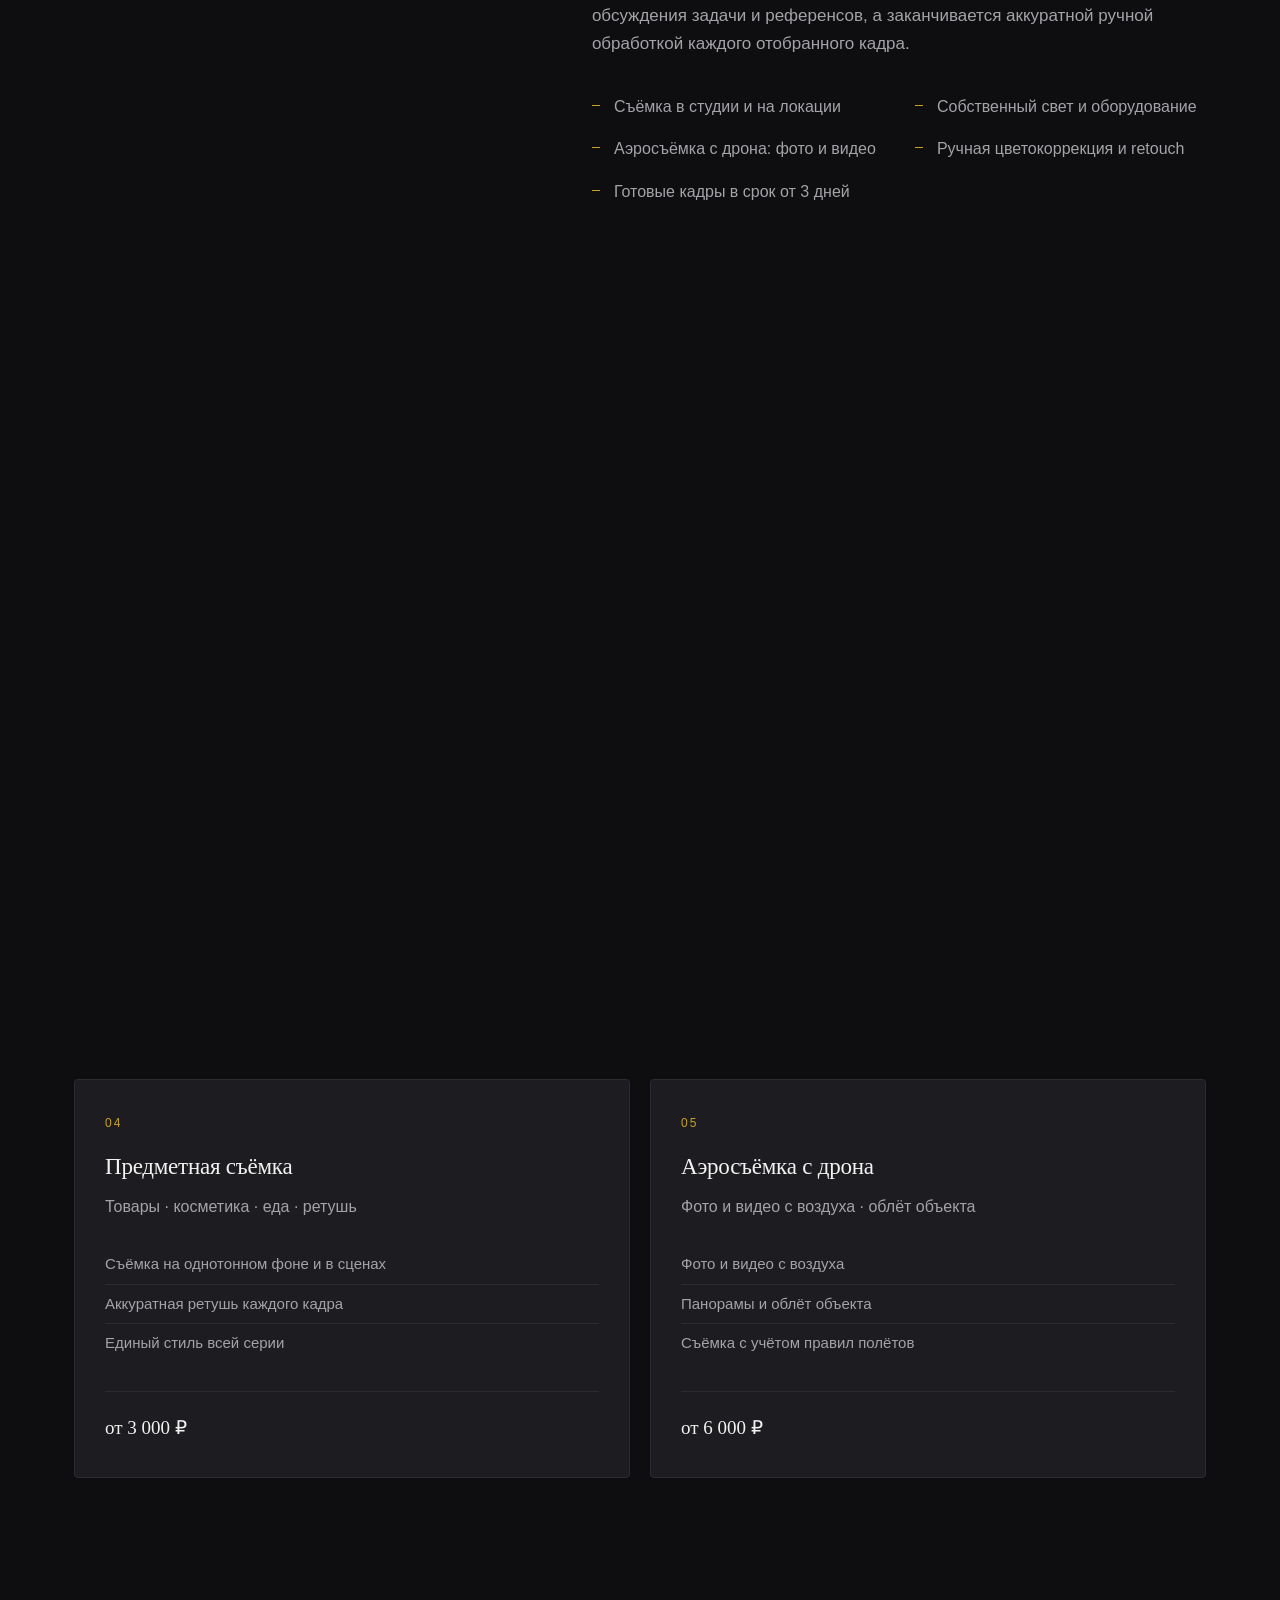
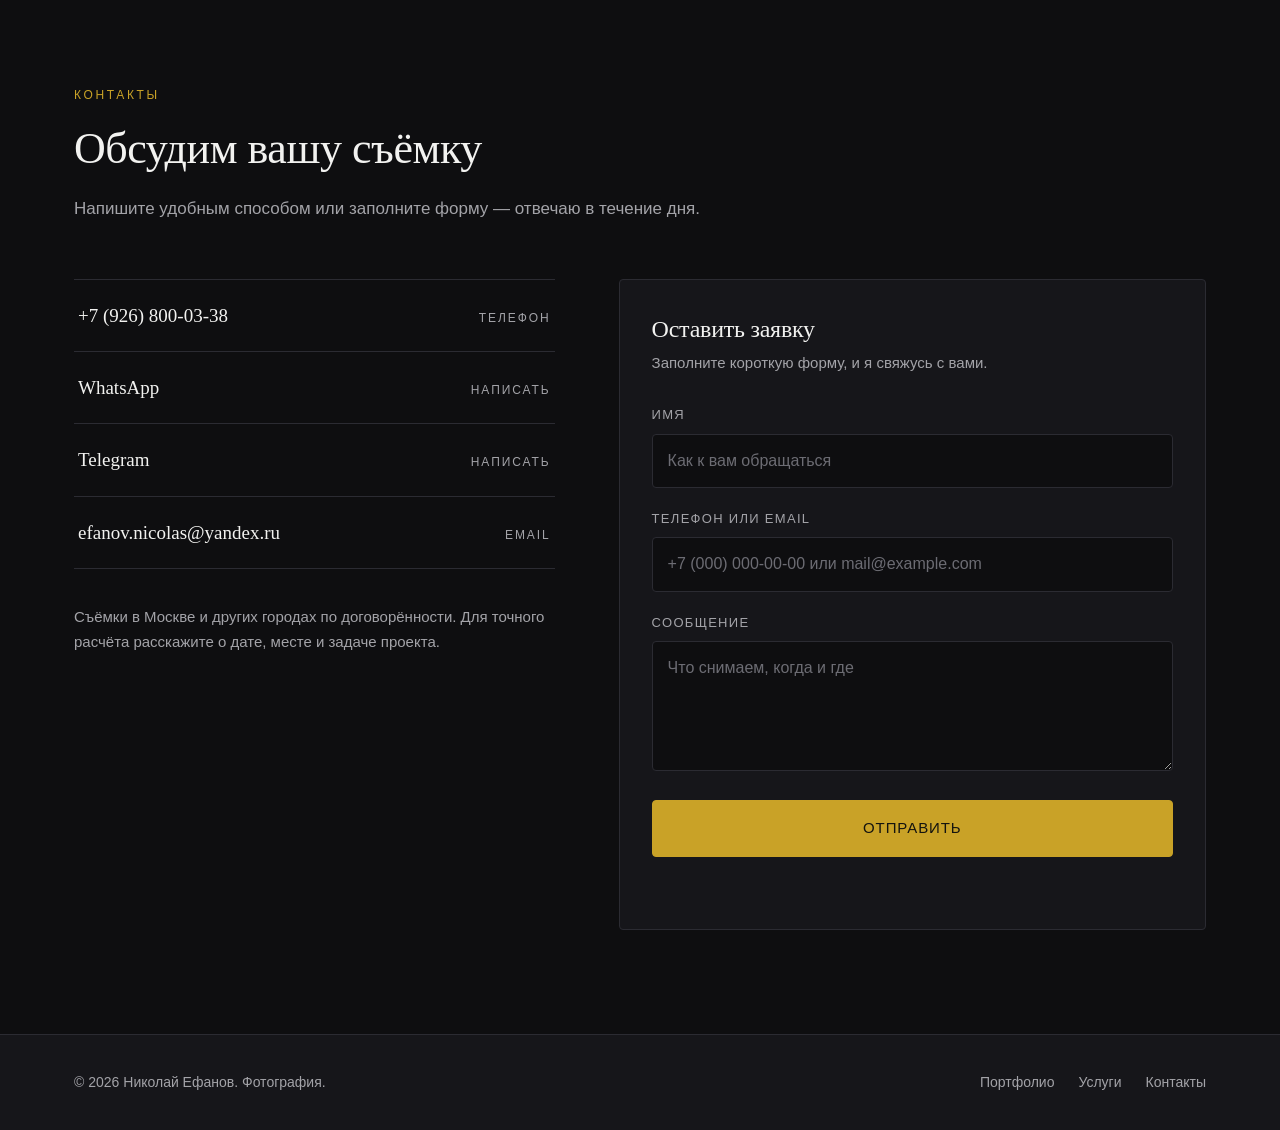
==== commit 8ef2914e: "Serve the portfolio page at /portfolio/ instead of portfolio.html. Co-authored-by: Cursor <cursorage" ====
--- a/index.html
+++ b/index.html
@@ -27,7 +27,7 @@
 <meta name="twitter:image" content="https://ikravts15.github.io/yasenevo-photo/images/og-preview.jpg">
 
 <link rel="icon" href="data:image/svg+xml,<svg xmlns=%22http://www.w3.org/2000/svg%22 viewBox=%220 0 100 100%22><text y=%22.9em%22 font-size=%2290%22>📷</text></svg>">
-<link rel="stylesheet" href="style.css?v=mobile-layout">
+<link rel="stylesheet" href="style.css?v=cards-16">
 </head>
 <body>
 
@@ -36,7 +36,7 @@
     <a class="nav__brand" href="#hero">Николай&nbsp;Ефанов</a>
     <nav class="nav__links" id="navLinks" aria-label="Основная навигация">
       <a href="#about">О фотографе</a>
-      <a href="portfolio.html">Портфолио</a>
+      <a href="portfolio/">Портфолио</a>
       <a href="#services">Услуги</a>
       <a href="#contacts">Контакты</a>
     </nav>
@@ -65,7 +65,7 @@
         </p>
         <div class="hero__actions">
           <a class="btn" href="#contacts">Связаться</a>
-          <a class="btn btn--ghost" href="portfolio.html">Смотреть портфолио</a>
+          <a class="btn btn--ghost" href="portfolio/">Смотреть портфолио</a>
         </div>
         <div class="hero__meta">
           <div><strong>10+</strong><span>лет практики</span></div>
@@ -285,14 +285,14 @@
   <div class="wrap footer__inner">
     <span>© <span id="year">2026</span> Николай Ефанов. Фотография.</span>
     <div class="footer__links">
-      <a href="portfolio.html">Портфолио</a>
+      <a href="portfolio/">Портфолио</a>
       <a href="#services">Услуги</a>
       <a href="#contacts">Контакты</a>
     </div>
   </div>
 </footer>
 
-<script src="script.js?v=form-thanks"></script>
+<script src="script.js?v=portfolio-dir"></script>
 
 </body>
 </html>
--- a/style.css
+++ b/style.css
@@ -1081,15 +1081,31 @@
     padding-right: 20px;
   }
 
-  .folders,
-  .gallery,
-  #explorer {
-    justify-items: center;
+  .page-portfolio .wrap {
+    padding-left: 16px;
+    padding-right: 16px;
   }
 
-  .folder,
-  .shot {
-    margin-inline: auto;
+  .page-portfolio .folders,
+  .page-portfolio .gallery,
+  .page-portfolio #explorer {
+    width: 100%;
+    max-width: 100%;
+    margin-left: auto;
+    margin-right: auto;
+    justify-content: stretch;
+    justify-items: stretch;
+  }
+
+  .page-portfolio .folder,
+  .page-portfolio .shot {
+    width: 100%;
+    max-width: 100%;
+    min-width: 0;
+    max-height: none;
+    margin-left: auto;
+    margin-right: auto;
+    justify-self: stretch;
   }
 
   .hero__inner {
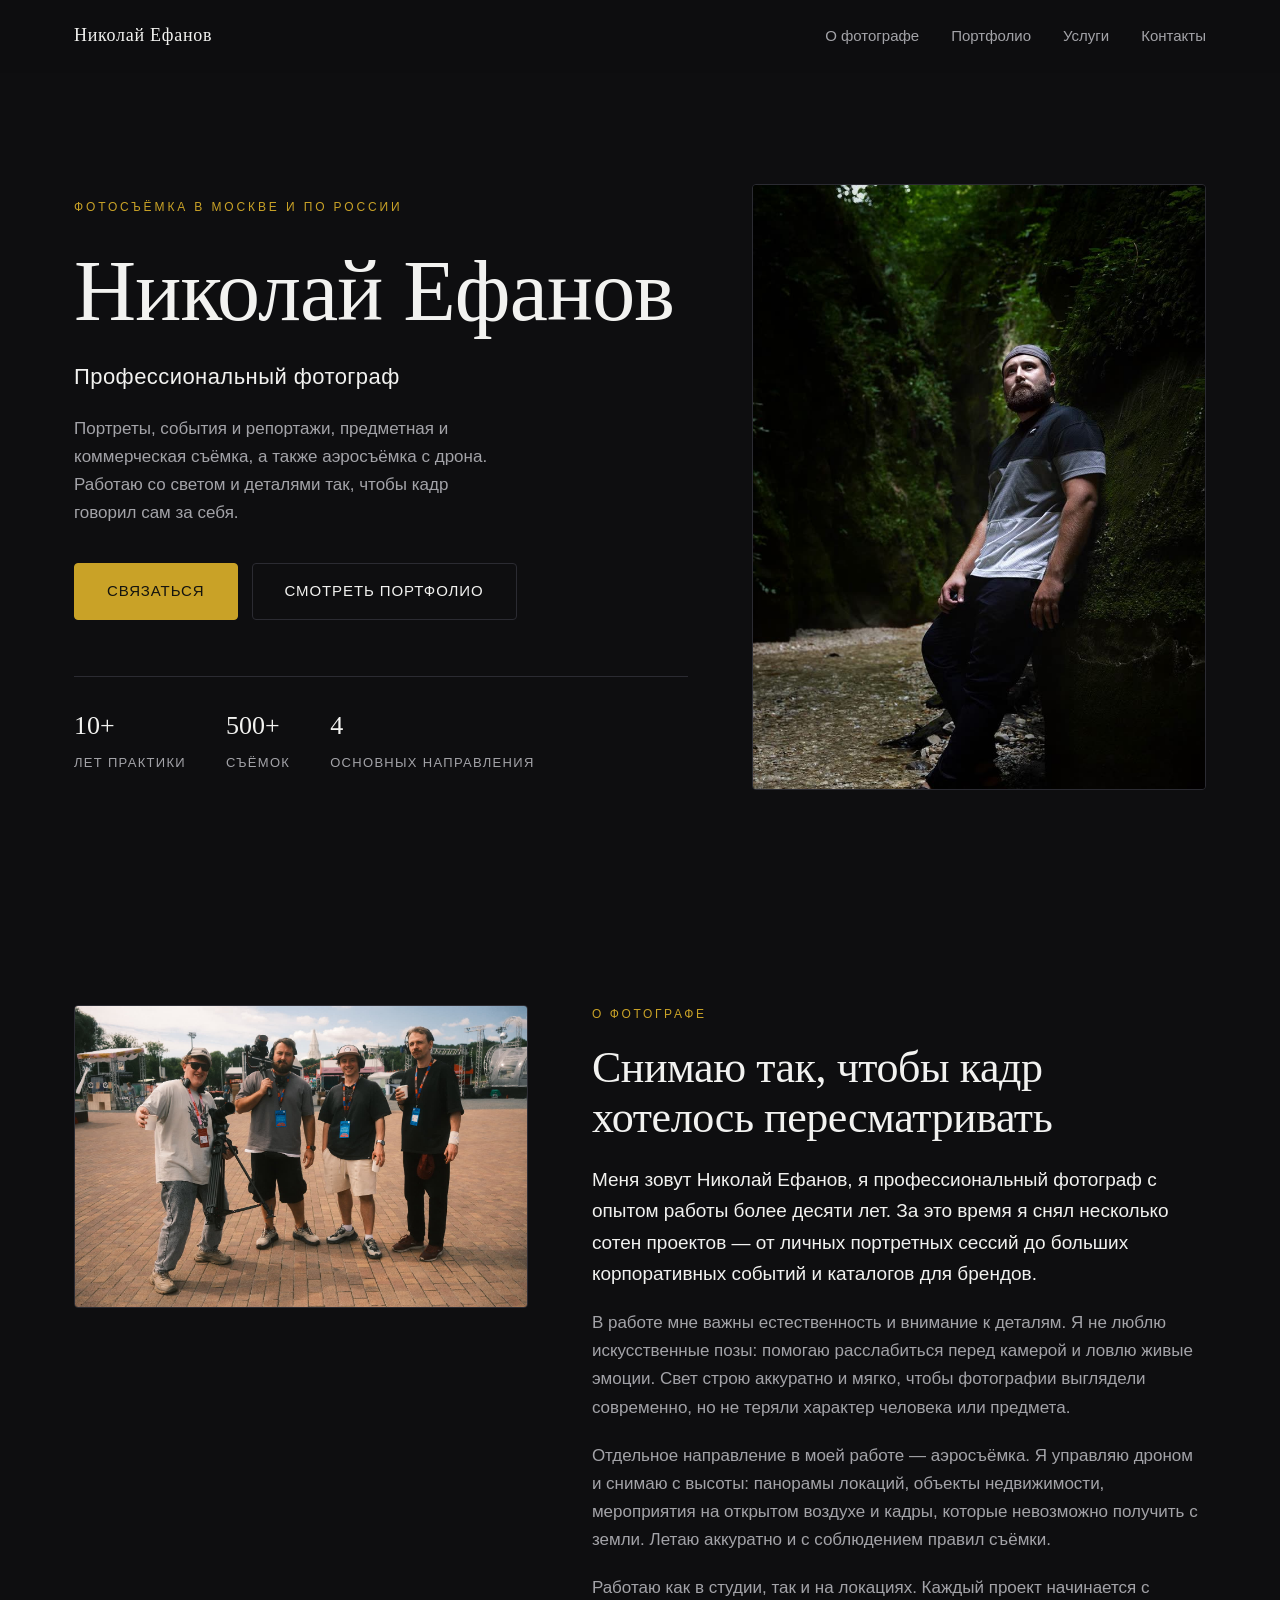
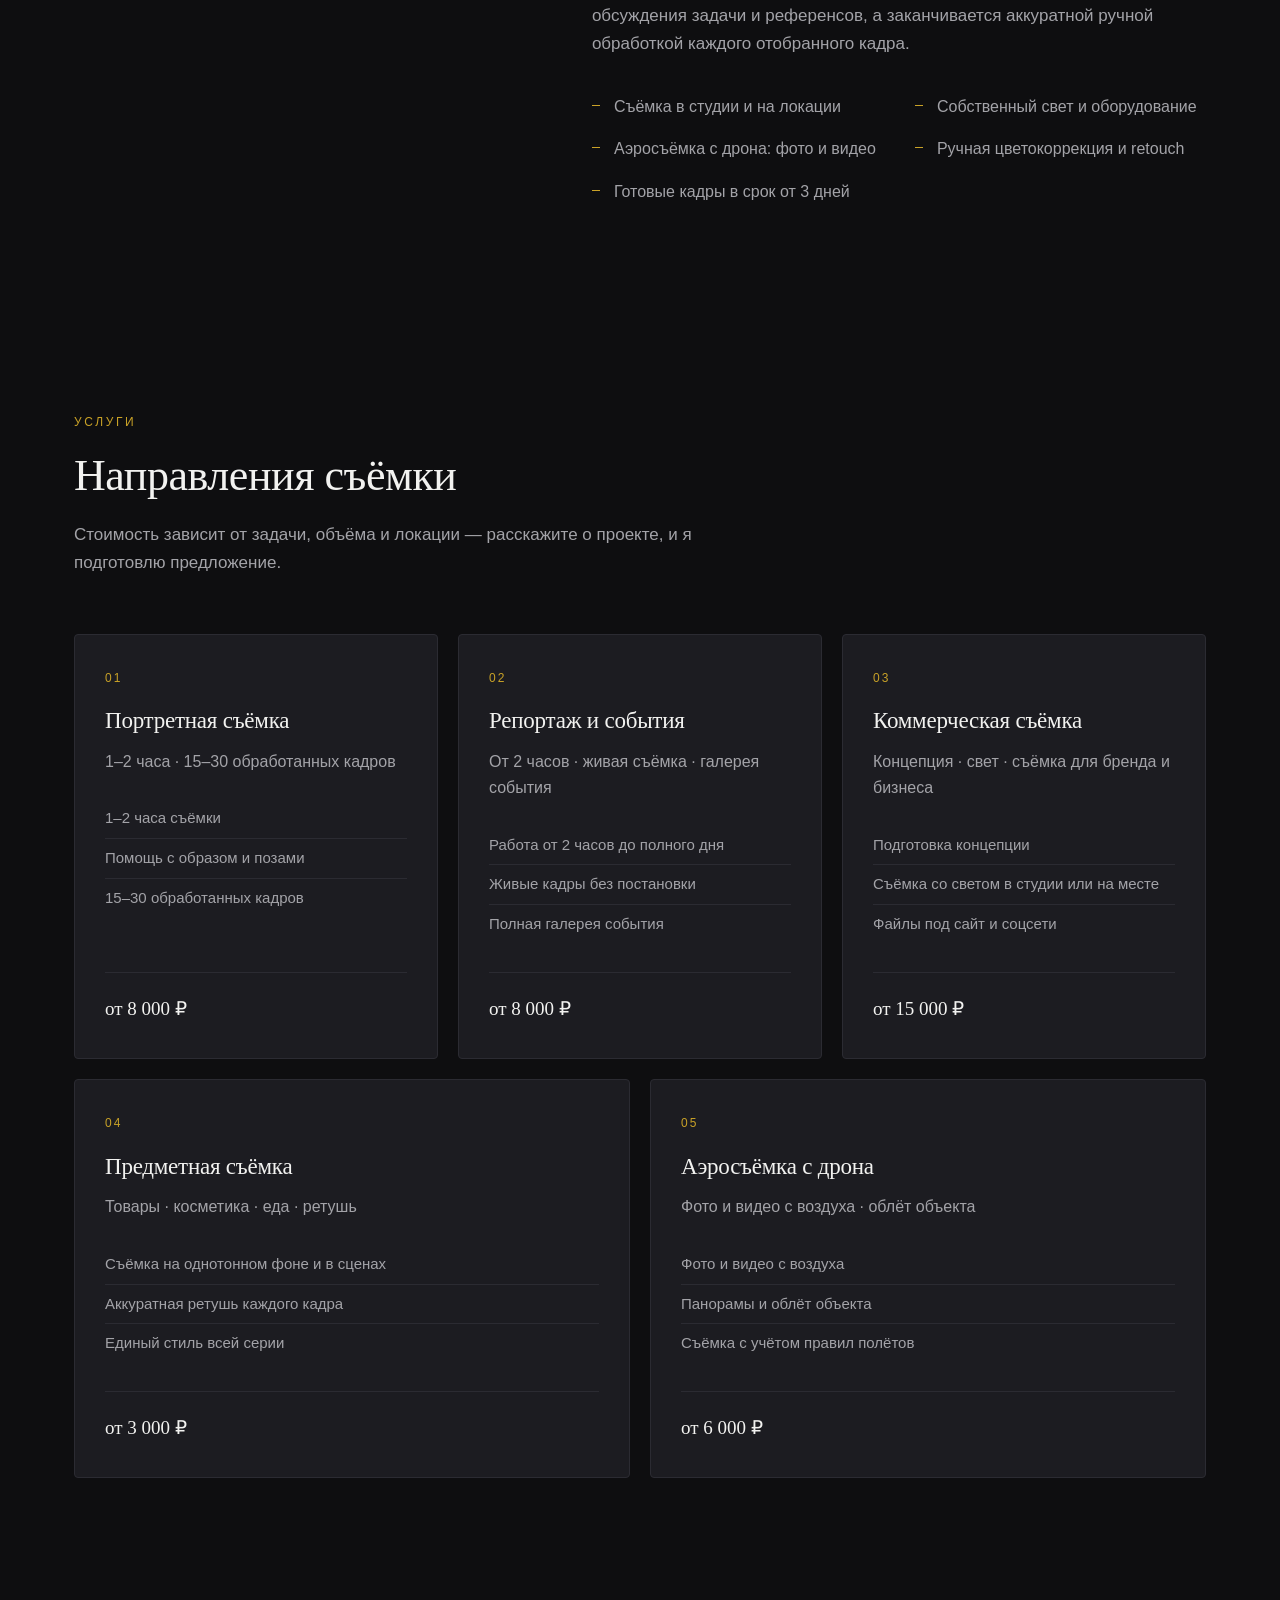
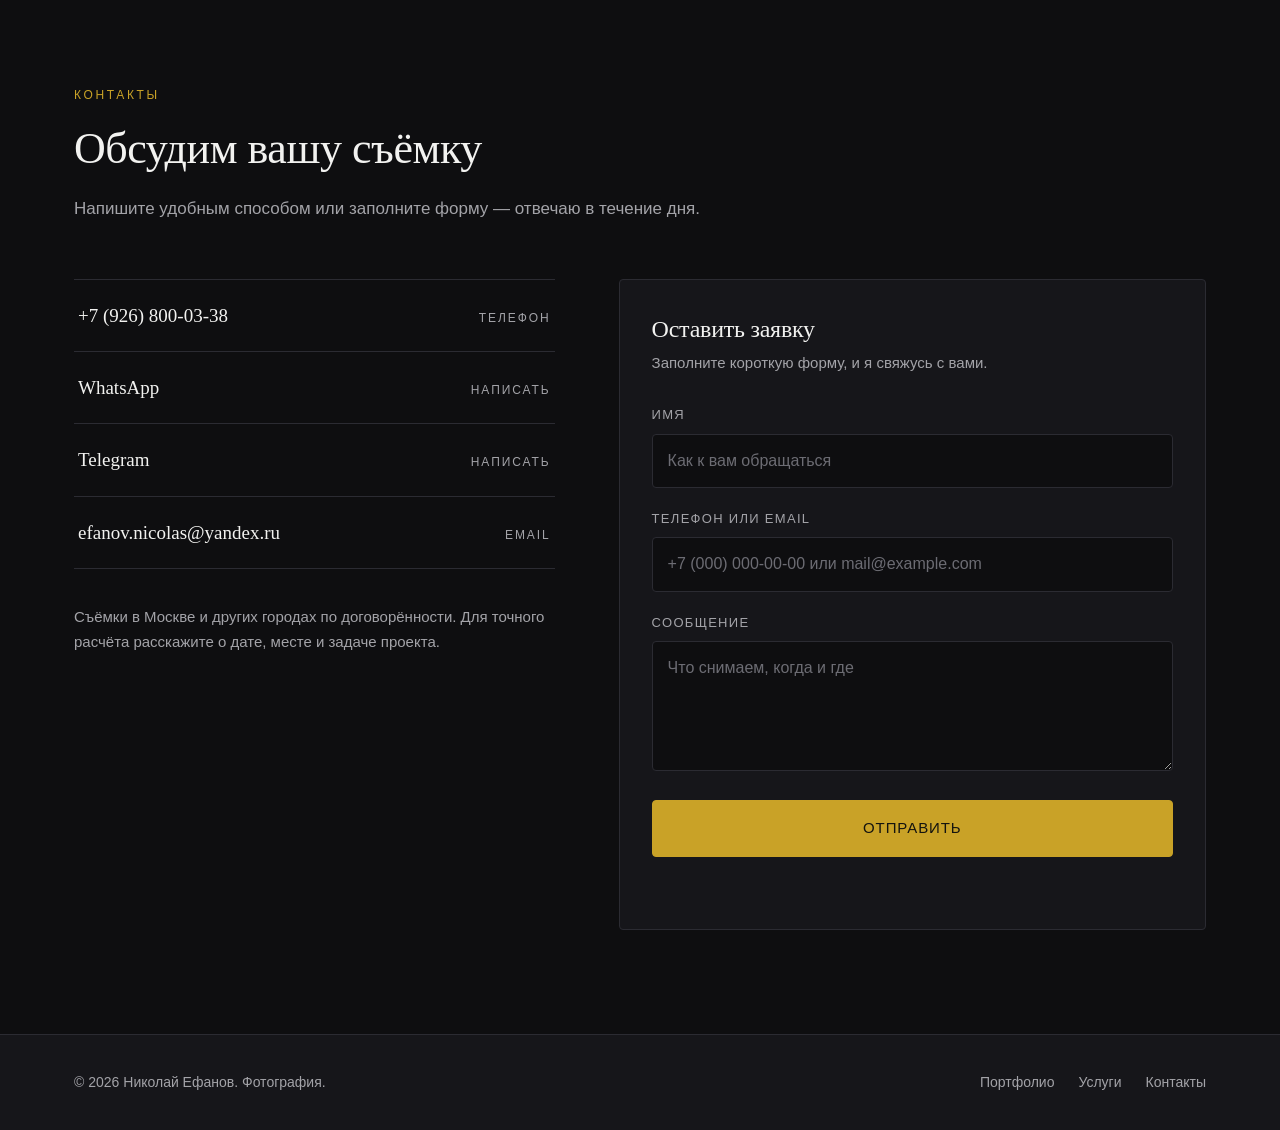
==== commit 55dbd4de: "Add the Yandex Webmaster verification meta tag to the homepage. Co-authored-by: Cursor <cursoragent@" ====
--- a/index.html
+++ b/index.html
@@ -7,6 +7,7 @@
 <meta name="description" content="Фотограф Николай Ефанов: портретная и репортажная съёмка, коммерческая и предметная фотография, аэросъёмка с дрона в Москве и по России. Цена по запросу.">
 <meta name="keywords" content="фотограф Москва, портретная съёмка, фотограф на мероприятие, репортажная съёмка, предметная съёмка, коммерческая фотосъёмка, аэросъёмка с дрона">
 <meta name="author" content="Николай Ефанов">
+<meta name="yandex-verification" content="9bdac8ca40bdd7e0" />
 <link rel="canonical" href="https://ikravts15.github.io/yasenevo-photo/">
 
 <!-- Open Graph: превью при отправке ссылки в соцсети и мессенджеры -->
